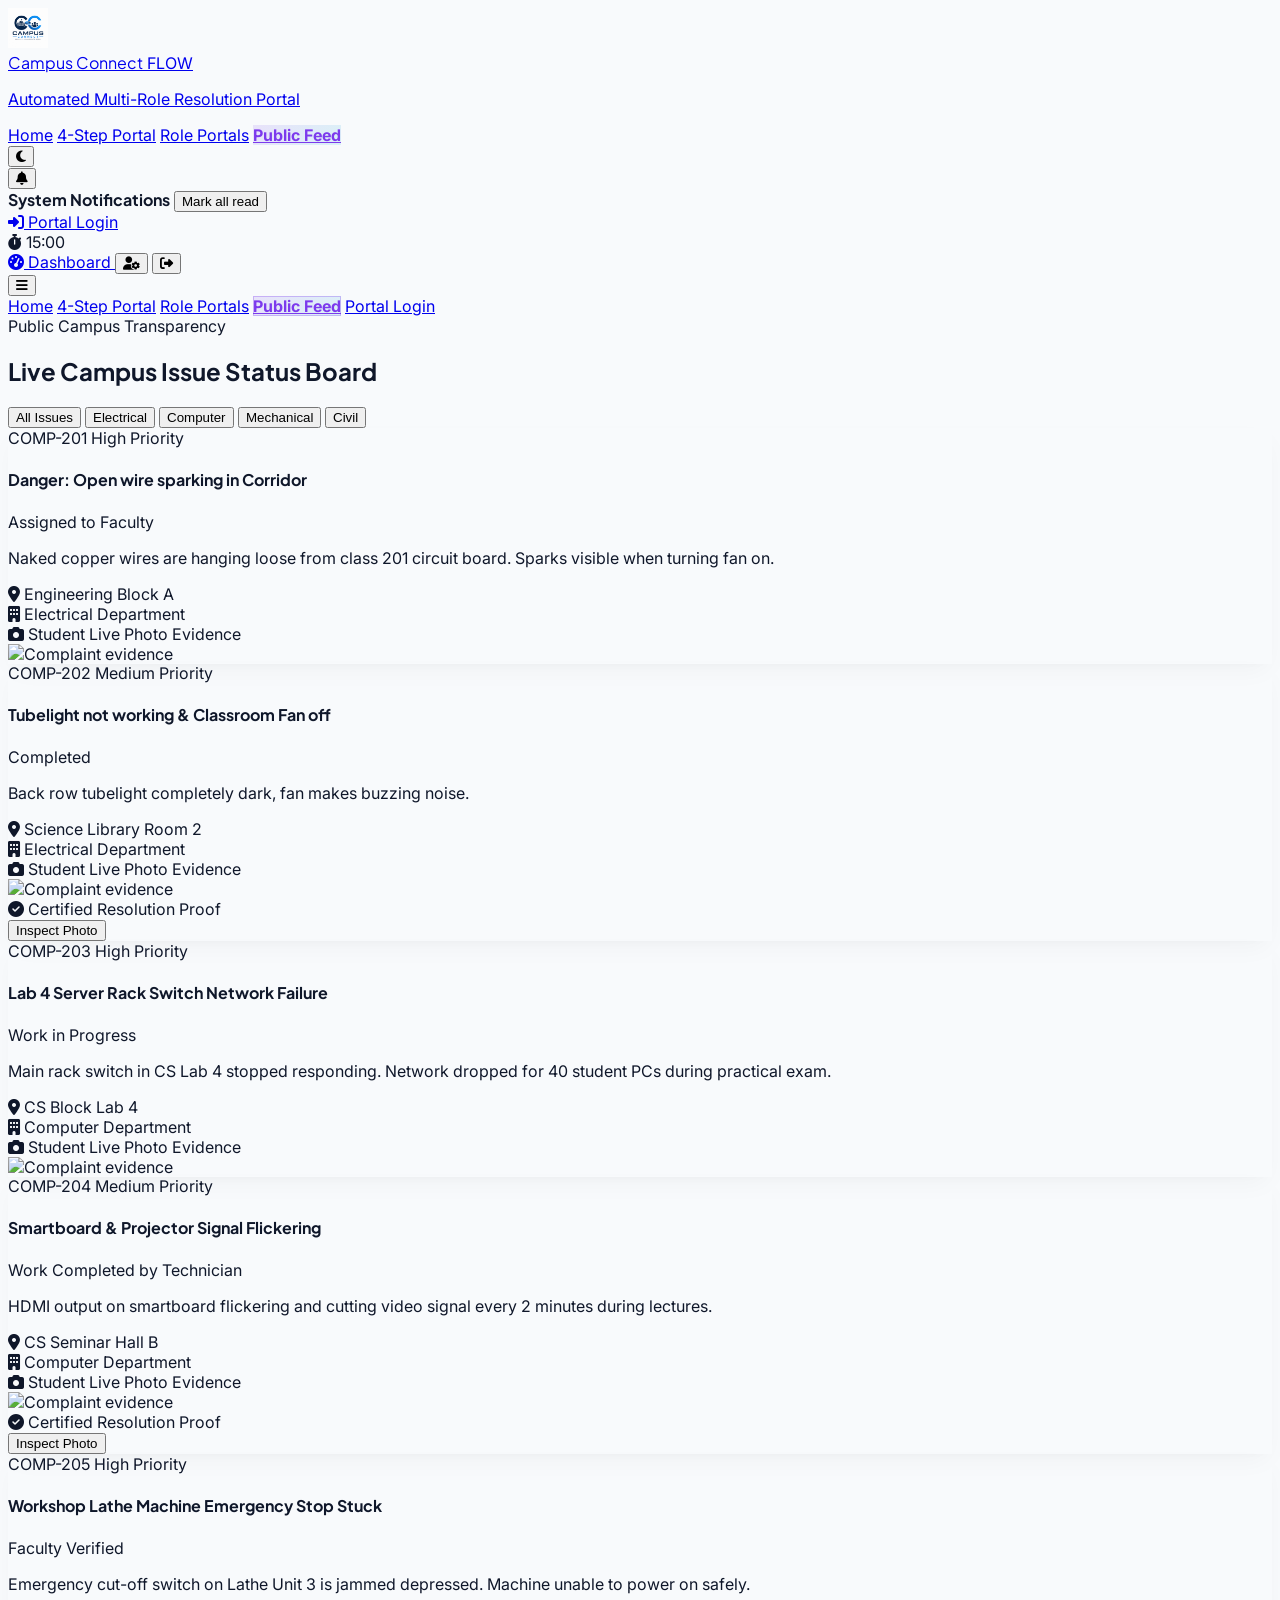
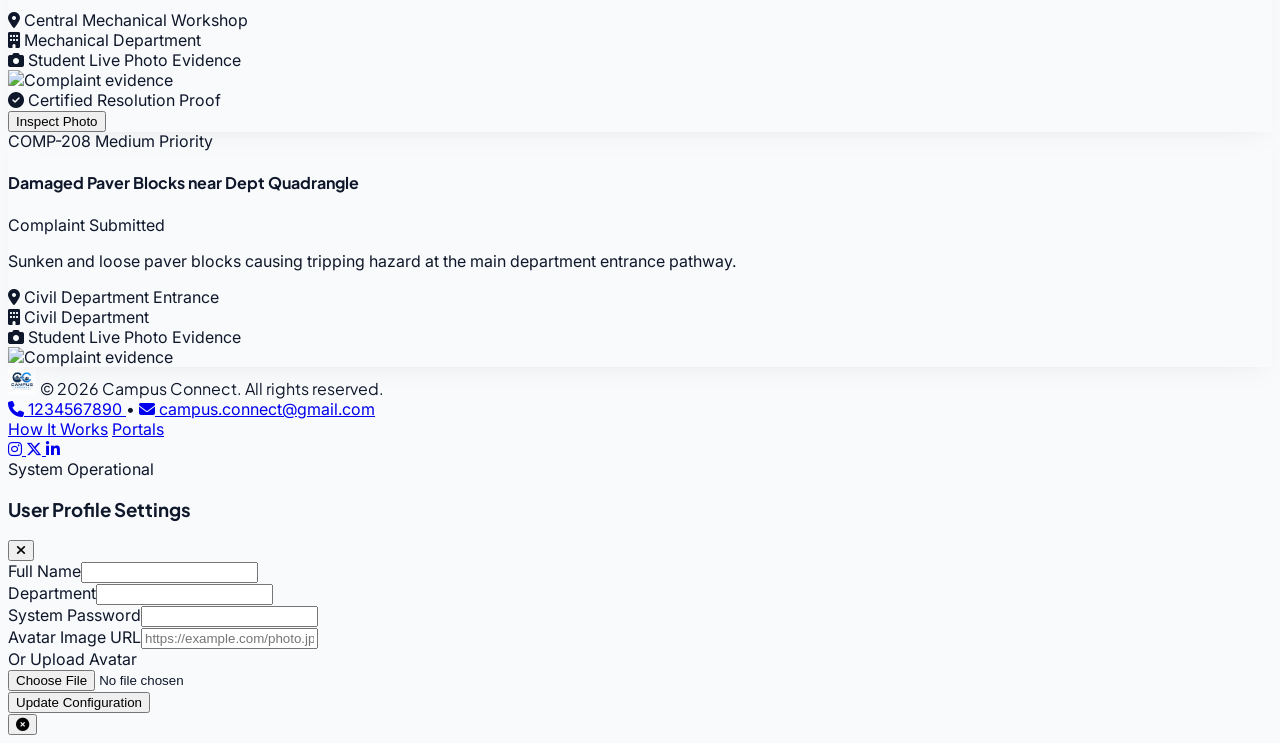
==== feed.html @ 1f7649b0 "Add Campus Connect website" ====
<!DOCTYPE html>
<html lang="en" class="scroll-smooth">
<head>
  <meta charset="UTF-8">
  <meta name="viewport" content="width=device-width, initial-scale=1.0">
  <title>Live Public Campus Transparency Feed - Campus Connect</title>
  
  <!-- Instant Zero-Flash Theme Initialization Script (Executes before paint) -->
  <script>
    (function() {
      try {
        var saved = localStorage.getItem('campus_connect_theme');
        var prefersDark = window.matchMedia && window.matchMedia('(prefers-color-scheme: dark)').matches;
        var isDark = saved === 'dark' || (!saved && prefersDark);
        if (isDark) {
          document.documentElement.classList.add('dark');
          document.documentElement.classList.remove('light');
          document.documentElement.style.backgroundColor = '#070A13';
          document.documentElement.style.colorScheme = 'dark';
        } else {
          document.documentElement.classList.add('light');
          document.documentElement.classList.remove('dark');
          document.documentElement.style.backgroundColor = '#f8fafc';
          document.documentElement.style.colorScheme = 'light';
        }
      } catch (e) {}
    })();
  </script>

  <!-- Critical Asset Preloads & Prefetches -->
  <link rel="preload" href="assets/logo/logo.png" as="image">
  <link rel="preload" href="bg.png" as="image">
  <link rel="prefetch" href="index.html">
  <link rel="prefetch" href="portal.html">
  <link rel="prefetch" href="roles.html">
  <link rel="prefetch" href="login.html">

  <!-- Tailwind CSS CDN & Config with Aurora Palette -->
  <script src="https://cdn.tailwindcss.com"></script>
  <script>
    tailwind.config = {
      darkMode: 'class',
      theme: {
        extend: {
          colors: {
            brand: { purple:'#7C3AED', cyan:'#06B6D4', accent:'#22D3EE', highlight:'#A78BFA', dark:'#070A13', surface:'#151B32', border:'#26304A' }
          },
          fontFamily: { sans:['Inter','sans-serif'], display:['Plus Jakarta Sans','sans-serif'] },
          boxShadow: { soft:'0 8px 30px rgba(0,0,0,0.06)', softDark:'0 8px 30px rgba(7,10,19,0.5)', aurora:'0 0 25px rgba(124,58,237,0.25), 0 0 40px rgba(6,182,212,0.15)' }
        }
      }
    }
  </script>
  
  <!-- Fonts & Icons -->
  <link href="https://fonts.googleapis.com/css2?family=Inter:wght@400;500;600;700&family=Plus+Jakarta+Sans:wght@600;700;800&display=swap" rel="stylesheet">
  <link rel="stylesheet" href="https://cdnjs.cloudflare.com/ajax/libs/font-awesome/6.5.0/css/all.min.css">
  

  <!-- External Stylesheets -->
  <link rel="stylesheet" href="css/style.css">
  <link rel="stylesheet" href="css/feed.css">
</head>
<body class="bg-[#f8fafc] dark:bg-[#070A13] text-slate-900 dark:text-[#F9FAFB] min-h-screen flex flex-col transition-colors duration-300 selection:bg-[#7C3AED] selection:text-white relative">

  <!-- Ambient Aurora Space Background -->
<div id="bc-bg" class="fixed inset-0 z-0 pointer-events-none overflow-hidden">
  <div class="absolute inset-0 bg-[url('bg.png')] bg-cover bg-center bg-no-repeat bg-fixed opacity-20 dark:opacity-10"></div>
  <div class="absolute -top-40 -left-40 w-[800px] h-[800px] bg-[#7C3AED]/20 dark:bg-[#7C3AED]/25 blur-[150px] rounded-full animate-aurora-1"></div>
  <div class="absolute -bottom-40 -right-40 w-[800px] h-[800px] bg-[#06B6D4]/20 dark:bg-[#06B6D4]/25 blur-[150px] rounded-full animate-aurora-2"></div>
  <div class="absolute top-1/2 left-1/2 -translate-x-1/2 -translate-y-1/2 w-[600px] h-[600px] bg-[#22D3EE]/10 dark:bg-[#22D3EE]/12 blur-[160px] rounded-full"></div>
</div>

  <!-- Header Navigation -->
<header id="main-header" class="sticky top-0 z-40 bg-white/85 dark:bg-[#070A13]/85 backdrop-blur-2xl border-b border-slate-200/80 dark:border-[#26304A] transition-colors">
  <div class="max-w-[1440px] mx-auto px-4 lg:px-8 h-[72px] flex items-center justify-between">
    <!-- Brand Logo -->
    <a href="index.html" class="flex items-center gap-3 cursor-pointer group">
      <img src="assets/logo/logo.png" alt="Campus Connect Logo" class="h-10 w-10 rounded-xl object-contain shadow-lg group-hover:rotate-12 group-hover:scale-110 transition-all duration-300 animate-wiggle" width="40" height="40">
      <div>
        <div class="flex items-center gap-2">
          <span class="font-display font-extrabold text-[20px] tracking-tight text-slate-900 dark:text-white group-hover:text-blue-600 transition-colors">Campus Connect</span>
          <span class="text-[11px] px-2 py-0.5 rounded-full bg-blue-600 text-white font-bold tracking-widest shadow-sm animate-pulse">FLOW</span>
        </div>
        <p class="text-[12px] text-slate-500 dark:text-zinc-400 font-medium -mt-0.5">Automated Multi-Role Resolution Portal</p>
      </div>
    </a>
    
    <!-- Landing Navigation Links -->
    <nav class="hidden md:flex items-center gap-2 text-sm font-semibold text-slate-600 dark:text-zinc-300">
      <a href="index.html" id="nav-item-home" class="nav-route-btn px-4 py-2 rounded-xl text-slate-600 dark:text-zinc-300 hover:text-blue-600 dark:hover:text-blue-400 hover:bg-slate-100 dark:hover:bg-zinc-800/60 transition-all font-semibold">Home</a>
      <a href="portal.html" id="nav-item-portal" class="nav-route-btn px-4 py-2 rounded-xl text-slate-600 dark:text-zinc-300 hover:text-blue-600 dark:hover:text-blue-400 hover:bg-slate-100 dark:hover:bg-zinc-800/60 transition-all font-semibold">4-Step Portal</a>
      <a href="roles.html" id="nav-item-roles" class="nav-route-btn px-4 py-2 rounded-xl text-slate-600 dark:text-zinc-300 hover:text-blue-600 dark:hover:text-blue-400 hover:bg-slate-100 dark:hover:bg-zinc-800/60 transition-all font-semibold">Role Portals</a>
      <a href="feed.html" id="nav-item-feed" class="nav-route-btn px-4 py-2 rounded-xl text-slate-600 dark:text-zinc-300 hover:text-blue-600 dark:hover:text-blue-400 hover:bg-slate-100 dark:hover:bg-zinc-800/60 transition-all font-semibold">Public Feed</a>
    </nav>

    <!-- Header Right Action Group -->
    <div class="flex items-center gap-3">
      <button onclick="toggleTheme()" aria-label="Toggle Dark Mode" class="h-10 w-10 rounded-xl bg-white dark:bg-zinc-900 border border-slate-200 dark:border-zinc-800 flex items-center justify-center hover:scale-110 hover:rotate-45 transition-all text-slate-700 dark:text-zinc-300 shadow-sm">
        <i id="themeIcon" class="fa-solid fa-moon"></i>
      </button>
      
      <!-- Live Notification Icon -->
      <div id="notifWrap" class="relative hidden">
        <button onclick="toggleNotif()" aria-label="System Notifications" class="h-10 w-10 rounded-xl bg-white dark:bg-zinc-900 border border-slate-200 dark:border-zinc-800 flex items-center justify-center relative text-slate-700 dark:text-zinc-300 shadow-sm hover:scale-105 transition">
          <i class="fa-solid fa-bell"></i>
          <span id="notifDot" class="hidden absolute top-2 right-2 h-2.5 w-2.5 bg-red-500 rounded-full animate-ping"></span>
        </button>
        <div id="notifDrop" class="hidden absolute right-0 mt-3 w-[360px] sm:w-[400px] bg-white dark:bg-zinc-900 border border-slate-200 dark:border-zinc-800 rounded-2xl shadow-2xl overflow-hidden z-50">
          <div class="p-4 border-b border-slate-100 dark:border-zinc-800 flex justify-between items-center bg-slate-50/50 dark:bg-zinc-800/50">
            <b class="font-display text-sm">System Notifications</b>
            <button onclick="markAllRead()" class="text-xs text-blue-600 dark:text-blue-400 font-semibold hover:underline">Mark all read</button>
          </div>
          <div id="notifList" class="max-h-[360px] overflow-y-auto"></div>
        </div>
      </div>
      
      <!-- User Profile Chip or Portal Sign In Button -->
      <div id="navRightAuthSlot">
        <a href="login.html" id="navLoginBtn" class="btn-animate px-5 py-2.5 rounded-xl bg-blue-600 hover:bg-blue-700 text-white font-bold text-sm shadow-md flex items-center gap-2">
          <i class="fa-solid fa-right-to-bracket"></i> Portal Login
        </a>
      </div>

      <div id="userChip" class="hidden items-center gap-3">
        <!-- Live Countdown Timer -->
        <div id="sessionTimerBadge" class="hidden items-center gap-1.5 px-3 py-1.5 rounded-xl bg-amber-500/10 text-amber-600 dark:bg-amber-500/20 dark:text-amber-400 font-mono text-sm font-bold transition">
          <i class="fa-solid fa-stopwatch animate-pulse"></i>
          <span id="sessionCountdown">15:00</span>
        </div>

        <div class="text-right leading-tight hidden sm:block">
          <div id="chipName" class="text-base font-bold text-slate-800 dark:text-zinc-200"></div>
          <div id="chipRole" class="text-xs text-slate-500 dark:text-zinc-400"></div>
        </div>
        <div id="chipAvatar" class="h-10 w-10 rounded-xl bg-blue-600 text-white flex items-center justify-center font-bold text-base overflow-hidden bg-cover bg-center shadow-md hover:scale-105 transition"></div>
        
        <a href="roles.html" title="Go to Dashboard" class="btn-animate px-3.5 py-2 rounded-xl bg-slate-900 dark:bg-white text-white dark:text-black font-bold text-xs hidden md:flex items-center gap-1.5">
          <i class="fa-solid fa-gauge-high"></i> Dashboard
        </a>
        <button onclick="openProfileModal()" title="Profile Settings" class="h-10 w-10 rounded-xl bg-slate-100 dark:bg-zinc-800 flex items-center justify-center hover:text-blue-600 hover:scale-110 transition text-slate-600 dark:text-zinc-300"><i class="fa-solid fa-user-gear text-sm"></i></button>
        <button onclick="logout(false)" title="Logout" class="h-10 w-10 rounded-xl bg-slate-100 dark:bg-zinc-800 flex items-center justify-center hover:text-red-500 hover:scale-110 transition text-slate-600 dark:text-zinc-300"><i class="fa-solid fa-right-from-bracket text-sm"></i></button>
      </div>

      <!-- Mobile Hamburger Button -->
      <button onclick="toggleMobileMenu()" aria-label="Toggle Navigation Menu" class="md:hidden h-10 w-10 rounded-xl bg-white dark:bg-zinc-900 border border-slate-200 dark:border-zinc-800 flex items-center justify-center text-slate-700 dark:text-zinc-300">
        <i class="fa-solid fa-bars"></i>
      </button>
    </div>
  </div>

  <!-- Mobile Drawer Menu -->
  <div id="mobileMenuDrawer" class="hidden md:hidden border-t border-slate-200 dark:border-zinc-800 bg-white/95 dark:bg-zinc-950/95 backdrop-blur-xl px-4 py-4 space-y-2">
    <a href="index.html" id="mob-nav-home" class="mobile-nav-btn block px-4 py-2.5 rounded-xl text-slate-700 dark:text-zinc-200 hover:bg-slate-100 dark:hover:bg-zinc-800/60 font-semibold text-sm">Home</a>
    <a href="portal.html" id="mob-nav-portal" class="mobile-nav-btn block px-4 py-2.5 rounded-xl text-slate-700 dark:text-zinc-200 hover:bg-slate-100 dark:hover:bg-zinc-800/60 font-semibold text-sm">4-Step Portal</a>
    <a href="roles.html" id="mob-nav-roles" class="mobile-nav-btn block px-4 py-2.5 rounded-xl text-slate-700 dark:text-zinc-200 hover:bg-slate-100 dark:hover:bg-zinc-800/60 font-semibold text-sm">Role Portals</a>
    <a href="feed.html" id="mob-nav-feed" class="mobile-nav-btn block px-4 py-2.5 rounded-xl text-slate-700 dark:text-zinc-200 hover:bg-slate-100 dark:hover:bg-zinc-800/60 font-semibold text-sm">Public Feed</a>
    <a href="login.html" id="mob-nav-login" class="mobile-nav-btn block px-4 py-2.5 rounded-xl text-blue-600 dark:text-blue-400 hover:bg-blue-50 dark:hover:bg-blue-950/40 font-bold text-sm">Portal Login</a>
  </div>
</header>

  <!-- Toast Message Container -->
  <div id="toastBox" class="fixed top-24 right-6 z-[100] flex flex-col gap-2 pointer-events-none"></div>

  <!-- Main Content -->
  <main class="flex-1 max-w-[1440px] w-full mx-auto px-4 lg:px-8 py-6 lg:py-8 relative z-10">
    <section id="view-feed" class="space-y-8 py-6 page-view">
  <div id="section-live-feed" class="space-y-6 pt-4 reveal-on-scroll">
    <div class="flex flex-wrap justify-between items-end gap-4 border-b border-slate-200 dark:border-zinc-800 pb-5">
      <div>
        <span class="text-xs font-bold text-blue-600 uppercase tracking-widest">Public Campus Transparency</span>
        <h2 class="font-display text-3xl font-extrabold text-slate-900 dark:text-white mt-1">Live Campus Issue Status Board</h2>
      </div>
      
      <!-- Department Filter Pills -->
      <div class="flex flex-wrap gap-2 text-sm">
        <button onclick="filterPublicFeed('all')" class="feed-filter-btn btn-animate px-4 py-2 rounded-xl bg-slate-900 dark:bg-white text-white dark:text-black font-bold btn-3d">All Issues</button>
        <button onclick="filterPublicFeed('Electrical Department')" class="feed-filter-btn btn-animate px-4 py-2 rounded-xl bg-slate-100 dark:bg-zinc-800 font-semibold btn-3d">Electrical</button>
        <button onclick="filterPublicFeed('Computer Department')" class="feed-filter-btn btn-animate px-4 py-2 rounded-xl bg-slate-100 dark:bg-zinc-800 font-semibold btn-3d">Computer</button>
        <button onclick="filterPublicFeed('Mechanical Department')" class="feed-filter-btn btn-animate px-4 py-2 rounded-xl bg-slate-100 dark:bg-zinc-800 font-semibold btn-3d">Mechanical</button>
        <button onclick="filterPublicFeed('Civil Department')" class="feed-filter-btn btn-animate px-4 py-2 rounded-xl bg-slate-100 dark:bg-zinc-800 font-semibold btn-3d">Civil</button>
      </div>
    </div>

    <!-- Feed Grid -->
    <div id="publicFeedGrid" class="grid md:grid-cols-2 gap-5 perspective-container"></div>
  </div>

</section>
  </main>

  <!-- Shared Footer -->
  <footer class="mt-auto border-t border-slate-200 dark:border-zinc-800 bg-white/80 dark:bg-zinc-950/80 backdrop-blur-md relative z-10 py-6 transition-colors">
  <div class="max-w-[1440px] mx-auto px-4 lg:px-8 flex flex-col md:flex-row items-center justify-between gap-4 text-xs text-slate-500 dark:text-zinc-400">
    <div class="flex flex-col sm:flex-row items-center gap-3 sm:gap-4">
      <div class="flex items-center gap-3">
        <img src="assets/logo/logo.png" alt="Campus Connect Logo" class="h-7 w-7 rounded-lg object-contain" width="28" height="28" loading="lazy">
        <span class="font-display font-semibold text-slate-700 dark:text-zinc-300">&copy; 2026 Campus Connect. All rights reserved.</span>
      </div>
      
      <!-- Contact Information Details -->
      <div class="flex items-center gap-3 border-t sm:border-t-0 sm:border-l border-slate-200 dark:border-zinc-800 pt-2 sm:pt-0 sm:pl-4 text-[11px] font-medium">
        <a href="tel:1234567890" class="hover:text-blue-600 dark:hover:text-blue-400 transition flex items-center gap-1.5">
          <i class="fa-solid fa-phone text-blue-600"></i> 1234567890
        </a>
        <span class="text-slate-300 dark:text-zinc-700">•</span>
        <a href="mailto:campus.connect@gmail.com" class="hover:text-blue-600 dark:hover:text-blue-400 transition flex items-center gap-1.5">
          <i class="fa-solid fa-envelope text-blue-600"></i> campus.connect@gmail.com
        </a>
      </div>
    </div>

    <div class="flex flex-wrap items-center gap-4 sm:gap-6 font-medium">
      <a href="portal.html" class="hover:text-blue-600 dark:hover:text-blue-400 transition">How It Works</a>
      <a href="roles.html" class="hover:text-blue-600 dark:hover:text-blue-400 transition">Portals</a>
      
      <!-- Social Media Buttons -->
      <div class="flex items-center gap-2 border-t sm:border-t-0 sm:border-l border-slate-200 dark:border-zinc-800 pt-2 sm:pt-0 sm:pl-4">
        <a href="https://instagram.com" target="_blank" rel="noopener noreferrer" title="Instagram" class="h-8 w-8 rounded-xl bg-slate-100 dark:bg-zinc-800 hover:bg-pink-600 hover:text-white dark:hover:bg-pink-600 dark:hover:text-white flex items-center justify-center text-slate-600 dark:text-zinc-300 transition-all shadow-sm hover:scale-105">
          <i class="fa-brands fa-instagram text-sm"></i>
        </a>
        <a href="https://twitter.com" target="_blank" rel="noopener noreferrer" title="Twitter / X" class="h-8 w-8 rounded-xl bg-slate-100 dark:bg-zinc-800 hover:bg-slate-900 hover:text-white dark:hover:bg-white dark:hover:text-black flex items-center justify-center text-slate-600 dark:text-zinc-300 transition-all shadow-sm hover:scale-105">
          <i class="fa-brands fa-x-twitter text-sm"></i>
        </a>
        <a href="https://linkedin.com" target="_blank" rel="noopener noreferrer" title="LinkedIn" class="h-8 w-8 rounded-xl bg-slate-100 dark:bg-zinc-800 hover:bg-blue-600 hover:text-white dark:hover:bg-blue-600 dark:hover:text-white flex items-center justify-center text-slate-600 dark:text-zinc-300 transition-all shadow-sm hover:scale-105">
          <i class="fa-brands fa-linkedin-in text-sm"></i>
        </a>
      </div>

      <span class="inline-flex items-center gap-1.5 px-2.5 py-1 rounded-full bg-emerald-500/10 text-emerald-600 dark:text-emerald-400 font-bold text-[10px]">
        <span class="h-1.5 w-1.5 rounded-full bg-emerald-500 animate-pulse"></span>
        System Operational
      </span>
    </div>
  </div>
</footer>

  <!-- Global Modals -->
  <!-- Profile Editing Modal -->
<div id="modalProfile" class="fixed inset-0 hidden z-50 overflow-y-auto">
  <div class="absolute inset-0 bg-black/40 modal-backdrop" onclick="closeProfileModal()"></div>
  <div class="relative max-w-md mx-auto mt-20 mb-10 bg-white dark:bg-zinc-900 rounded-[24px] border border-slate-200 dark:border-zinc-800 p-6 shadow-2xl">
    <div class="flex justify-between items-center mb-4">
      <h3 id="profileModalTitle" class="font-display font-bold text-lg text-slate-900 dark:text-white">User Profile Settings</h3>
      <button onclick="closeProfileModal()" class="h-8 w-8 rounded-full bg-slate-100 dark:bg-zinc-800 flex items-center justify-center"><i class="fa-solid fa-xmark"></i></button>
    </div>
    <form onsubmit="saveProfile(event)" class="space-y-4">
      <div><label class="text-xs font-semibold text-slate-700 dark:text-zinc-200">Full Name</label><input id="profName" required class="mt-1.5 w-full px-4 py-3 rounded-xl bg-slate-50 dark:bg-zinc-800 border text-sm"></div>
      <div id="profDeptGroup"><label id="profDeptLabel" class="text-xs font-semibold text-slate-700 dark:text-zinc-200">Department</label><input id="profDept" class="mt-1.5 w-full px-4 py-3 rounded-xl bg-slate-50 dark:bg-zinc-800 border text-sm"></div>
      <div><label class="text-xs font-semibold text-slate-700 dark:text-zinc-200">System Password</label><input id="profPass" type="password" required class="mt-1.5 w-full px-4 py-3 rounded-xl bg-slate-50 dark:bg-zinc-800 border text-sm"></div>
      <div><label class="text-xs font-semibold text-slate-700 dark:text-zinc-200">Avatar Image URL</label><input id="profImgUrl" placeholder="https://example.com/photo.jpg" class="mt-1.5 w-full px-4 py-3 rounded-xl bg-slate-50 dark:bg-zinc-800 border text-sm"></div>
      <div>
        <label class="text-xs font-semibold text-slate-700 dark:text-zinc-200">Or Upload Avatar</label>
        <div class="mt-1.5 border border-dashed rounded-xl p-3 bg-slate-50 dark:bg-zinc-800 text-center">
          <input type="file" id="profFile" accept="image/*" onchange="handleProfileImgUpload(this)" class="text-xs">
        </div>
      </div>
      <button class="w-full py-3 rounded-xl bg-blue-600 text-white font-bold text-sm shadow-md btn-3d">Update Configuration</button>
    </form>
  </div>
</div>

  <!-- Media evidence visual lightbox -->
<div id="modalImg" class="fixed inset-0 hidden z-[70] bg-black/95 backdrop-blur-md flex items-center justify-center p-6" onclick="closeLightbox()">
  <div class="max-w-3xl w-full text-center relative" onclick="event.stopPropagation()">
    <button onclick="closeLightbox()" class="absolute -top-12 right-0 text-white text-2xl"><i class="fa-solid fa-circle-xmark"></i></button>
    <div id="lightboxMediaContainer" class="rounded-2xl overflow-hidden shadow-2xl bg-black max-h-[75vh] flex items-center justify-center"></div>
    <div id="bigCap" class="mt-3 text-white text-sm bg-white/10 inline-block px-4 py-2 rounded-full"></div>
  </div>
</div>

  <!-- Modular JavaScript Engine -->
  <script src="js/main.js"></script>
  <script src="js/navigation.js"></script>
  <script src="js/animations.js"></script>
  <script src="js/feed.js"></script>
</body>
</html>
---- css/style.css ----
/* ==========================================================================
   Campus Connect - Aurora 3D Premium & Seamless Theme (style.css)
   ========================================================================== */

/* Zero Flash Root Configuration */
:root {
  color-scheme: light dark;
  --aurora-primary: #7C3AED;
  --aurora-secondary: #06B6D4;
  --aurora-accent: #22D3EE;
  --aurora-highlight: #A78BFA;
  --aurora-bg: #070A13;
  --aurora-surface: #151B32;
  --aurora-border: #26304A;
}

html {
  background-color: #f8fafc;
  color: #0f172a;
  scroll-behavior: smooth;
  text-rendering: optimizeLegibility;
}

html.dark {
  background-color: #070A13 !important;
  color: #F9FAFB;
  color-scheme: dark;
}

body {
  font-family: 'Inter', sans-serif;
  overflow-x: hidden;
  background-color: transparent !important;
}

* {
  -webkit-font-smoothing: antialiased;
  -moz-osx-font-smoothing: grayscale;
  box-sizing: border-box;
}

.font-display {
  font-family: 'Plus Jakarta Sans', sans-serif;
}

/* Custom Sleek Scrollbar */
::-webkit-scrollbar {
  width: 7px;
  height: 7px;
}
::-webkit-scrollbar-track {
  background: transparent;
}
::-webkit-scrollbar-thumb {
  background: #cbd5e1;
  border-radius: 999px;
  transition: background 0.2s ease;
}
::-webkit-scrollbar-thumb:hover {
  background: #94a3b8;
}
.dark ::-webkit-scrollbar-thumb {
  background: #26304A;
}
.dark ::-webkit-scrollbar-thumb:hover {
  background: #7C3AED;
}

.modal-backdrop {
  backdrop-filter: blur(16px);
  -webkit-backdrop-filter: blur(16px);
}

/* ==========================================================================
   Aurora 3D Transform & Perspective Utilities
   ========================================================================== */
.perspective-container {
  perspective: 1200px;
  perspective-origin: 50% 50%;
}

.preserve-3d {
  transform-style: preserve-3d;
  -webkit-transform-style: preserve-3d;
}

.backface-hidden {
  backface-visibility: hidden;
  -webkit-backface-visibility: hidden;
}

/* Aurora 3D Card Engine */
.card-3d {
  position: relative;
  transform-style: preserve-3d;
  transition: transform 0.35s cubic-bezier(0.16, 1, 0.3, 1), 
              box-shadow 0.35s cubic-bezier(0.16, 1, 0.3, 1), 
              border-color 0.3s ease,
              background-color 0.3s ease;
  will-change: transform, box-shadow;
  box-shadow: 0 10px 25px -5px rgba(0, 0, 0, 0.04), 0 8px 10px -6px rgba(0, 0, 0, 0.02);
}

.dark .card-3d {
  background: rgba(21, 27, 50, 0.75);
  backdrop-filter: blur(16px);
  -webkit-backdrop-filter: blur(16px);
  border: 1px solid #26304A;
  box-shadow: 0 14px 35px -5px rgba(7, 10, 19, 0.7), 0 0 1px 1px rgba(255, 255, 255, 0.04);
}

.card-3d:hover {
  transform: translateY(-6px) translateZ(12px);
  box-shadow: 0 24px 48px -12px rgba(124, 58, 237, 0.18), 0 12px 24px -8px rgba(6, 182, 212, 0.12);
}

.dark .card-3d:hover {
  border-color: rgba(124, 58, 237, 0.6);
  box-shadow: 0 24px 48px -10px rgba(6, 182, 212, 0.22), 0 0 30px rgba(124, 58, 237, 0.25);
}

/* 3D Depth Layering for Elements Inside Cards */
.depth-layer-1 {
  transform: translateZ(12px);
  transition: transform 0.35s cubic-bezier(0.16, 1, 0.3, 1);
}

.depth-layer-2 {
  transform: translateZ(24px);
  transition: transform 0.35s cubic-bezier(0.16, 1, 0.3, 1);
}

.depth-layer-3 {
  transform: translateZ(36px);
  transition: transform 0.35s cubic-bezier(0.16, 1, 0.3, 1);
}

/* Card Hover Elevation */
.card-hover {
  transition: transform 0.35s cubic-bezier(0.175, 0.885, 0.32, 1.275), box-shadow 0.35s ease, border-color 0.3s ease;
}

.card-hover:hover {
  transform: translateY(-6px) scale(1.015);
  box-shadow: 0 22px 45px -12px rgba(124, 58, 237, 0.25);
}

/* Modern Aurora Glassmorphism Panels */
.glass-card {
  background: rgba(255, 255, 255, 0.88);
  backdrop-filter: blur(20px);
  -webkit-backdrop-filter: blur(20px);
  border: 1px solid rgba(255, 255, 255, 0.8);
  box-shadow: 0 8px 32px 0 rgba(31, 38, 135, 0.06);
}

.dark .glass-card {
  background: rgba(21, 27, 50, 0.8);
  backdrop-filter: blur(20px);
  -webkit-backdrop-filter: blur(20px);
  border: 1px solid #26304A;
  box-shadow: 0 8px 32px 0 rgba(7, 10, 19, 0.6);
}

/* Aurora 3D Interactive Buttons & Tactile Feedback */
.btn-animate, .btn-3d {
  position: relative;
  transition: all 0.2s cubic-bezier(0.2, 0.8, 0.2, 1);
  overflow: hidden;
  transform-style: preserve-3d;
  will-change: transform, box-shadow;
}

.btn-animate:hover, .btn-3d:hover {
  transform: translateY(-2.5px) translateZ(8px);
  box-shadow: 0 14px 28px -7px rgba(124, 58, 237, 0.4), 0 0 15px rgba(6, 182, 212, 0.2);
}

.btn-animate:active, .btn-3d:active {
  transform: translateY(1px) scale(0.98);
  box-shadow: 0 4px 10px -2px rgba(124, 58, 237, 0.3);
}

/* Button Light Sheen Sweep Effect */
.btn-animate::after, .btn-3d::after {
  content: '';
  position: absolute;
  top: 0;
  left: -120%;
  width: 60%;
  height: 100%;
  background: linear-gradient(90deg, transparent, rgba(255, 255, 255, 0.3), transparent);
  transform: skewX(-25deg);
  transition: left 0.6s ease;
  pointer-events: none;
}

.btn-animate:hover::after, .btn-3d:hover::after {
  left: 140%;
}

/* Typography Gradient */
.gradient-text {
  background: linear-gradient(135deg, #7C3AED 0%, #06B6D4 100%);
  -webkit-background-clip: text;
  -webkit-text-fill-color: transparent;
}

.dark .gradient-text {
  background: linear-gradient(135deg, #A78BFA 0%, #22D3EE 100%);
  -webkit-background-clip: text;
  -webkit-text-fill-color: transparent;
}

/* Aurora Shimmer Buttons */
.shimmer-btn {
  background: linear-gradient(90deg, #7C3AED 0%, #6366F1 25%, #06B6D4 50%, #22D3EE 75%, #7C3AED 100%);
  background-size: 200% 100%;
  animation: shimmerWave 4s linear infinite;
}
.shimmer-btn:hover {
  animation-duration: 1.8s;
  box-shadow: 0 0 25px rgba(6, 182, 212, 0.4);
}

/* ==========================================================================
   Keyframe Animations & Subtle Aurora Motion
   ========================================================================== */
@keyframes auroraDrift1 {
  0%, 100% {
    transform: translate(0, 0) scale(1);
    opacity: 0.22;
  }
  50% {
    transform: translate(40px, 30px) scale(1.1);
    opacity: 0.35;
  }
}

@keyframes auroraDrift2 {
  0%, 100% {
    transform: translate(0, 0) scale(1);
    opacity: 0.22;
  }
  50% {
    transform: translate(-40px, -30px) scale(1.12);
    opacity: 0.35;
  }
}

.animate-aurora-1 {
  animation: auroraDrift1 12s ease-in-out infinite alternate;
}

.animate-aurora-2 {
  animation: auroraDrift2 15s ease-in-out infinite alternate;
}

@keyframes pulseGlow {
  0%, 100% {
    opacity: 0.45;
    transform: scale(1);
  }
  50% {
    opacity: 0.85;
    transform: scale(1.05);
  }
}
.animate-glow {
  animation: pulseGlow 5s infinite ease-in-out;
}

@keyframes floatSlow {
  0%, 100% {
    transform: translateY(0px) rotate(0deg);
  }
  50% {
    transform: translateY(-10px) rotate(0.8deg);
  }
}
.animate-float {
  animation: floatSlow 5s ease-in-out infinite;
}

@keyframes floatReverse {
  0%, 100% {
    transform: translateY(0px) rotate(0deg);
  }
  50% {
    transform: translateY(8px) rotate(-1deg);
  }
}
.animate-float-reverse {
  animation: floatReverse 6s ease-in-out infinite;
}

@keyframes shimmerWave {
  0% {
    background-position: -200% 0;
  }
  100% {
    background-position: 200% 0;
  }
}

@keyframes wiggle {
  0%, 100% { transform: rotate(0deg); }
  25% { transform: rotate(-8deg); }
  75% { transform: rotate(8deg); }
}
.group:hover .animate-wiggle {
  animation: wiggle 0.4s ease-in-out;
}

@keyframes borderRotate {
  0% { border-color: rgba(124, 58, 237, 0.4); }
  50% { border-color: rgba(6, 182, 212, 0.8); }
  100% { border-color: rgba(124, 58, 237, 0.4); }
}
.animate-border {
  animation: borderRotate 3.5s infinite ease-in-out;
}

@keyframes pulseRing {
  0% {
    transform: scale(0.95);
    box-shadow: 0 0 0 0 rgba(124, 58, 237, 0.7);
  }
  70% {
    transform: scale(1);
    box-shadow: 0 0 0 10px rgba(6, 182, 212, 0);
  }
  100% {
    transform: scale(0.95);
    box-shadow: 0 0 0 0 rgba(124, 58, 237, 0);
  }
}
.pulse-ring {
  animation: pulseRing 2.2s infinite;
}

/* Image Zoom & Smooth 3D Depth */
.img-zoom {
  transition: transform 0.45s cubic-bezier(0.2, 0.8, 0.2, 1), filter 0.45s ease;
}
.group:hover .img-zoom, .card-hover:hover .img-zoom, .card-3d:hover .img-zoom {
  transform: scale(1.06) translateZ(8px);
}

/* ==========================================================================
   Scroll Reveal Animation System
   ========================================================================== */
.reveal-on-scroll {
  opacity: 0;
  transform: translateY(22px);
  transition: opacity 0.45s cubic-bezier(0.16, 1, 0.3, 1),
              transform 0.45s cubic-bezier(0.16, 1, 0.3, 1);
  will-change: opacity, transform;
}

.reveal-on-scroll.is-visible {
  opacity: 1;
  transform: translateY(0);
}

.reveal-scale {
  opacity: 0;
  transform: scale(0.95);
  transition: opacity 0.45s cubic-bezier(0.16, 1, 0.3, 1),
              transform 0.45s cubic-bezier(0.16, 1, 0.3, 1);
  will-change: opacity, transform;
}
.reveal-scale.is-visible {
  opacity: 1;
  transform: scale(1);
}

.reveal-slide-left {
  opacity: 0;
  transform: translateX(-24px);
  transition: opacity 0.45s cubic-bezier(0.16, 1, 0.3, 1),
              transform 0.45s cubic-bezier(0.16, 1, 0.3, 1);
  will-change: opacity, transform;
}
.reveal-slide-left.is-visible {
  opacity: 1;
  transform: translateX(0);
}

.reveal-slide-right {
  opacity: 0;
  transform: translateX(24px);
  transition: opacity 0.45s cubic-bezier(0.16, 1, 0.3, 1),
              transform 0.45s cubic-bezier(0.16, 1, 0.3, 1);
  will-change: opacity, transform;
}
.reveal-slide-right.is-visible {
  opacity: 1;
  transform: translateX(0);
}

/* Stagger Delay Utility Classes */
.delay-50 { transition-delay: 50ms; }
.delay-100 { transition-delay: 100ms; }
.delay-150 { transition-delay: 150ms; }
.delay-200 { transition-delay: 200ms; }
.delay-250 { transition-delay: 250ms; }
.delay-300 { transition-delay: 300ms; }
.delay-350 { transition-delay: 350ms; }
.delay-400 { transition-delay: 400ms; }
.delay-500 { transition-delay: 500ms; }
.delay-600 { transition-delay: 600ms; }

/* Active Nav State with Aurora Glow */
.nav-active-pill {
  background: linear-gradient(135deg, rgba(124, 58, 237, 0.12) 0%, rgba(6, 182, 212, 0.12) 100%) !important;
  color: #7C3AED !important;
  font-weight: 700 !important;
  box-shadow: inset 0 0 0 1px rgba(124, 58, 237, 0.3);
}

.dark .nav-active-pill {
  background: linear-gradient(135deg, rgba(124, 58, 237, 0.22) 0%, rgba(6, 182, 212, 0.22) 100%) !important;
  color: #22D3EE !important;
  box-shadow: inset 0 0 0 1px rgba(34, 211, 238, 0.4), 0 0 15px rgba(6, 182, 212, 0.2);
}

/* ---- Nav Button Ripple-Fill Hover Effect ---- */
.nav-route-btn {
  position: relative;
  overflow: hidden;
  isolation: isolate;
  transform: scale(1);
  box-shadow: none;
  transition: color 0.35s cubic-bezier(0.23, 1, 0.32, 1),
              transform 0.35s cubic-bezier(0.23, 1, 0.32, 1),
              box-shadow 0.35s cubic-bezier(0.23, 1, 0.32, 1);
}

.nav-route-btn::before {
  content: '';
  position: absolute;
  top: 50%;
  left: 50%;
  width: 50px;
  height: 50px;
  border-radius: 50%;
  background: linear-gradient(135deg, rgba(124, 58, 237, 0.18) 0%, rgba(6, 182, 212, 0.18) 100%);
  transform: translate(-50%, -50%) scale(0);
  z-index: -1;
  pointer-events: none;
  transition: transform 0.5s cubic-bezier(0.23, 1, 0.32, 1);
}

.nav-route-btn:hover::before {
  transform: translate(-50%, -50%) scale(3);
}

.nav-route-btn:hover {
  color: #7C3AED !important;
  transform: scale(1.05);
  box-shadow: 0 0 16px rgba(124, 58, 237, 0.18), 0 0 6px rgba(6, 182, 212, 0.12);
}

.nav-route-btn:active {
  transform: scale(1);
}

/* Dark mode nav hover */
.dark .nav-route-btn::before {
  background: linear-gradient(135deg, rgba(124, 58, 237, 0.3) 0%, rgba(6, 182, 212, 0.25) 100%);
}

.dark .nav-route-btn:hover {
  color: #22D3EE !important;
  box-shadow: 0 0 20px rgba(6, 182, 212, 0.2), 0 0 8px rgba(124, 58, 237, 0.15);
}

/* Active pill hover — enhance the existing gradient, don't conflict */
.nav-route-btn.nav-active-pill::before {
  background: linear-gradient(135deg, rgba(124, 58, 237, 0.25) 0%, rgba(6, 182, 212, 0.25) 100%);
}

.dark .nav-route-btn.nav-active-pill::before {
  background: linear-gradient(135deg, rgba(124, 58, 237, 0.35) 0%, rgba(6, 182, 212, 0.3) 100%);
}

/* Accessibility: disable animation for reduced motion */
@media (prefers-reduced-motion: reduce) {
  .nav-route-btn {
    transition: none !important;
    transform: none !important;
  }
  .nav-route-btn::before {
    transition: none !important;
    transform: translate(-50%, -50%) scale(0) !important;
  }
  .nav-route-btn:hover {
    transform: none !important;
    box-shadow: none !important;
  }
  .nav-route-btn:hover::before {
    transform: translate(-50%, -50%) scale(0) !important;
  }
}

/* Dynamic Header Hide/Show Physics */
#main-header {
  transition: transform 0.3s cubic-bezier(0.22, 1, 0.36, 1),
              opacity 0.25s cubic-bezier(0.22, 1, 0.36, 1),
              background-color 0.2s ease,
              border-color 0.2s ease,
              box-shadow 0.2s ease;
  transform: translateY(0);
  opacity: 1;
  will-change: transform, opacity;
}

.dark #main-header {
  background-color: rgba(7, 10, 19, 0.85);
  border-color: #26304A;
}

#main-header.navbar-hidden {
  transform: translateY(-100%);
  opacity: 0;
  pointer-events: none;
}

/* Page Transition Entrance - Instant & Smooth */
.page-view {
  animation: pageEntrance 0.2s cubic-bezier(0.16, 1, 0.3, 1) forwards;
  will-change: opacity;
}

@keyframes pageEntrance {
  0% {
    opacity: 0.7;
  }
  100% {
    opacity: 1;
  }
}

/* Accessible Focus States */
a:focus-visible, button:focus-visible, input:focus-visible, select:focus-visible, textarea:focus-visible {
  outline: 2px solid #06B6D4;
  outline-offset: 2px;
}

/* Reduced Motion Preference */
@media (prefers-reduced-motion: reduce) {
  *, ::before, ::after {
    animation-duration: 0.01ms !important;
    animation-iteration-count: 1 !important;
    transition-duration: 0.01ms !important;
    scroll-behavior: auto !important;
  }
  .reveal-on-scroll, .reveal-scale, .reveal-slide-left, .reveal-slide-right, .animate-aurora-1, .animate-aurora-2 {
    opacity: 1 !important;
    transform: none !important;
  }
  .card-3d:hover {
    transform: none !important;
  }
}

/* Responsive safety rules for mobile viewports */
@media (max-width: 768px) {
  .depth-layer-1, .depth-layer-2, .depth-layer-3 {
    transform: none !important;
  }
  .card-3d:hover {
    transform: translateY(-3px) !important;
  }
}
---- css/feed.css ----
/* ==========================================================================
   Campus Connect - Aurora Public Feed Styles (feed.css)
   ========================================================================== */

.feed-filter-btn {
  transition: all 0.25s cubic-bezier(0.2, 0.8, 0.2, 1);
}

.feed-filter-btn:hover {
  transform: translateY(-2px);
  border-color: rgba(124, 58, 237, 0.4);
}

.feed-item-card {
  transition: all 0.35s cubic-bezier(0.16, 1, 0.3, 1);
  transform-style: preserve-3d;
}

.feed-item-card:hover {
  transform: translateY(-4px) scale(1.01);
  border-color: rgba(124, 58, 237, 0.5);
  box-shadow: 0 16px 32px -8px rgba(6, 182, 212, 0.2), 0 0 20px rgba(124, 58, 237, 0.15);
}
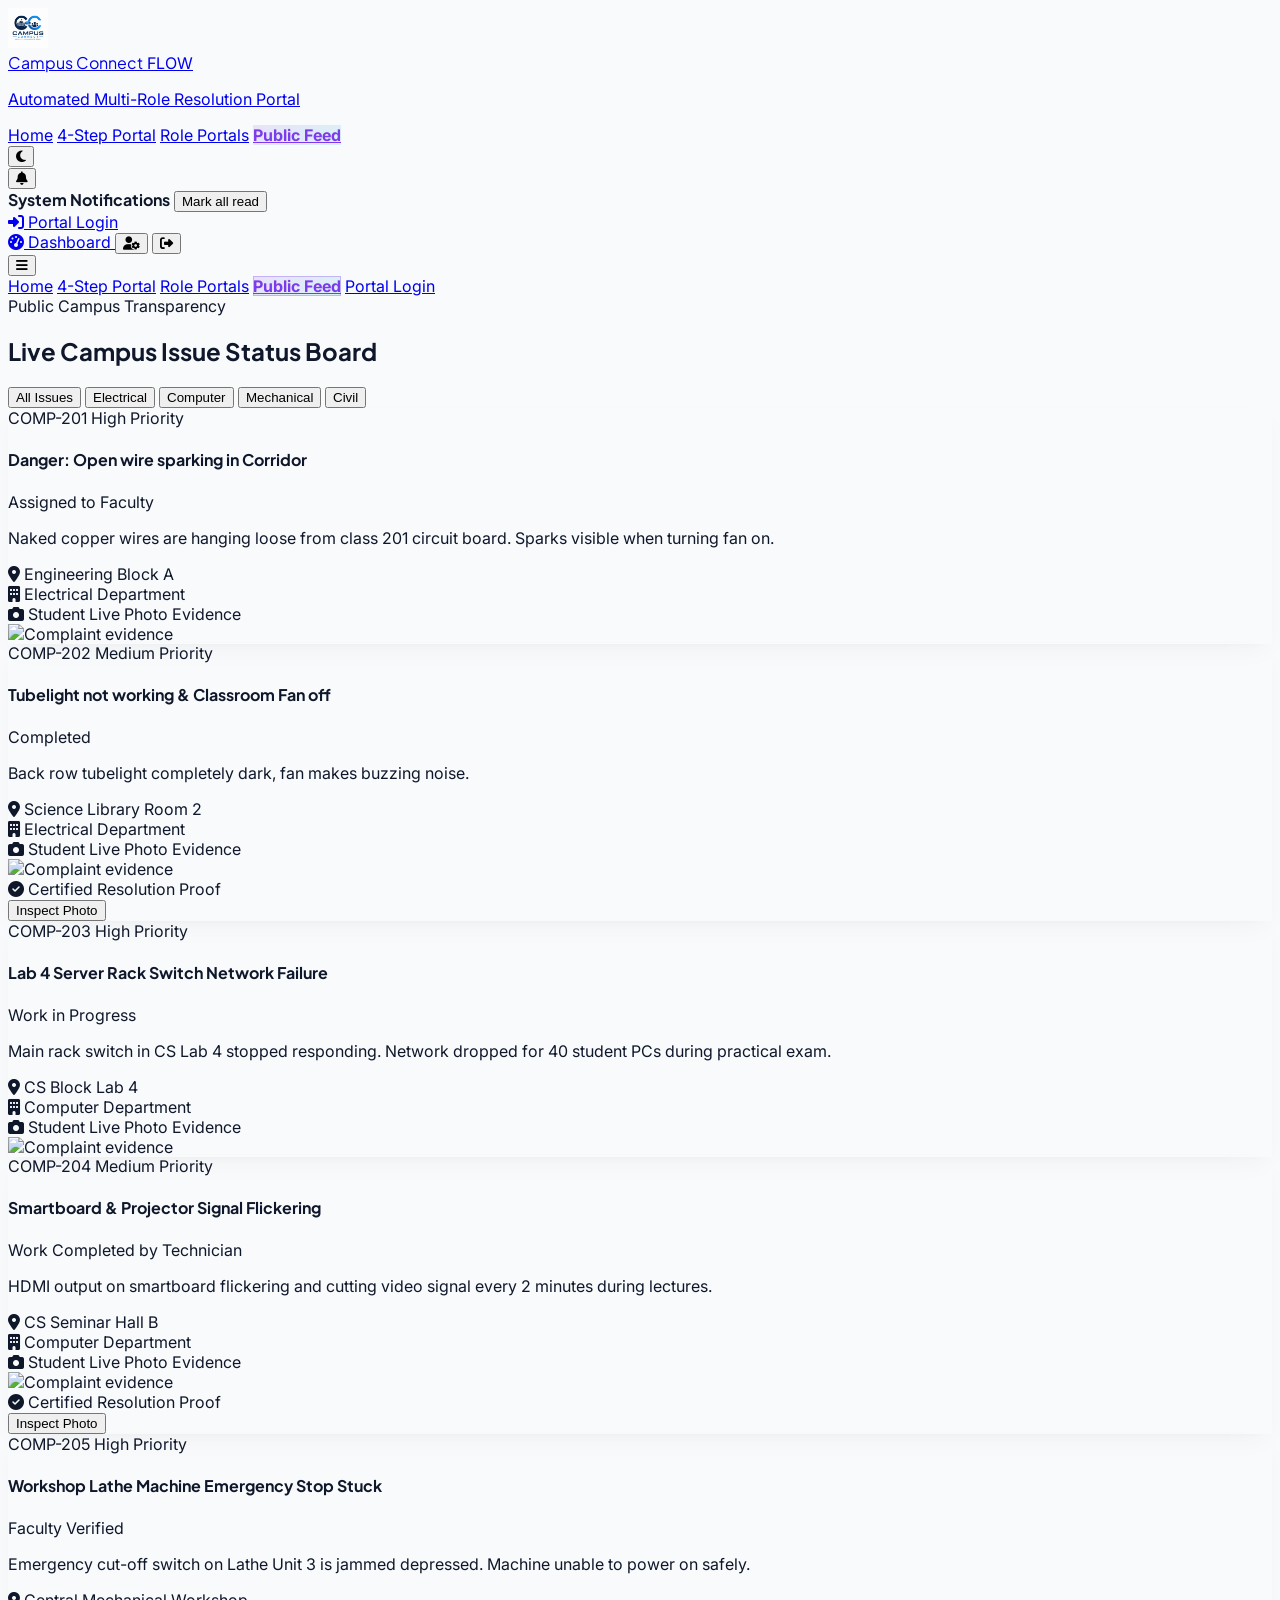
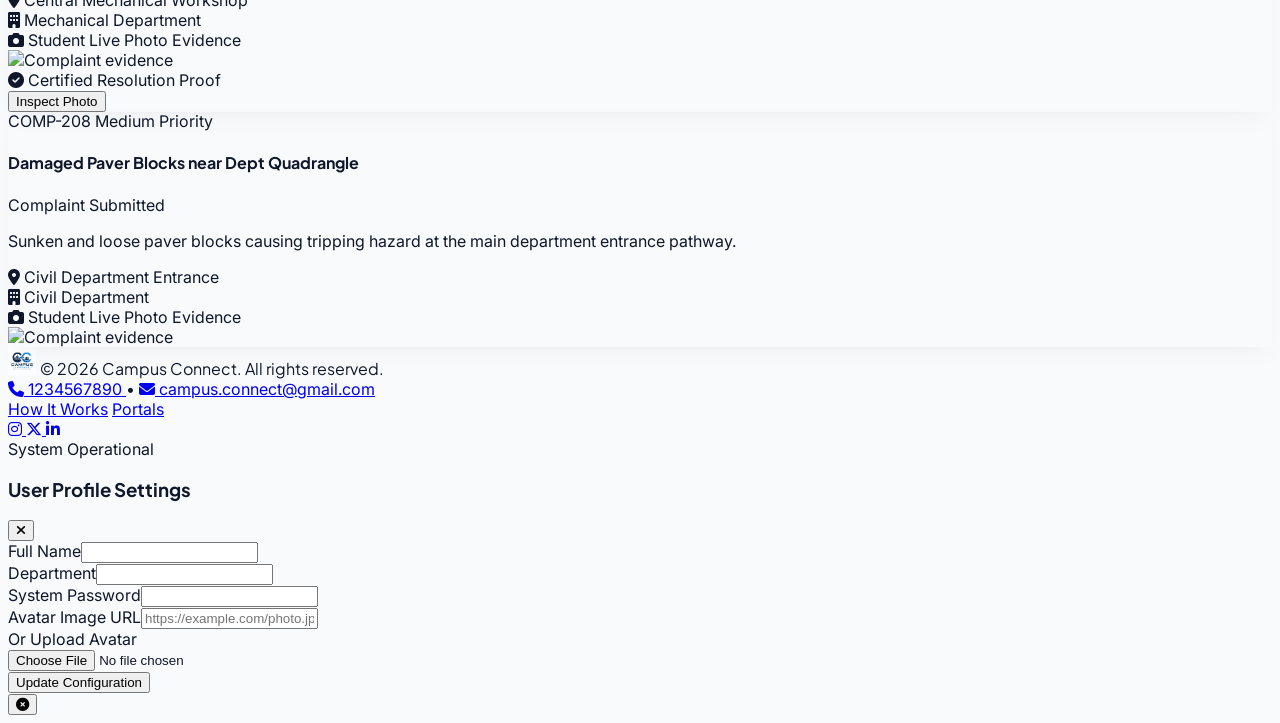
==== commit e9bb56ae: "feat: implement Aurora 3D glassmorphism theme and reorganize application structure with modular JS f" ====
--- a/feed.html
+++ b/feed.html
@@ -123,12 +123,6 @@
       </div>
 
       <div id="userChip" class="hidden items-center gap-3">
-        <!-- Live Countdown Timer -->
-        <div id="sessionTimerBadge" class="hidden items-center gap-1.5 px-3 py-1.5 rounded-xl bg-amber-500/10 text-amber-600 dark:bg-amber-500/20 dark:text-amber-400 font-mono text-sm font-bold transition">
-          <i class="fa-solid fa-stopwatch animate-pulse"></i>
-          <span id="sessionCountdown">15:00</span>
-        </div>
-
         <div class="text-right leading-tight hidden sm:block">
           <div id="chipName" class="text-base font-bold text-slate-800 dark:text-zinc-200"></div>
           <div id="chipRole" class="text-xs text-slate-500 dark:text-zinc-400"></div>
--- a/css/style.css
+++ b/css/style.css
@@ -521,12 +521,6 @@
   border-color: #26304A;
 }
 
-#main-header.navbar-hidden {
-  transform: translateY(-100%);
-  opacity: 0;
-  pointer-events: none;
-}
-
 /* Page Transition Entrance - Instant & Smooth */
 .page-view {
   animation: pageEntrance 0.2s cubic-bezier(0.16, 1, 0.3, 1) forwards;
--- a/css/feed.css
+++ b/css/feed.css
@@ -1,7 +1,6 @@
 /* ==========================================================================
    Campus Connect - Aurora Public Feed Styles (feed.css)
    ========================================================================== */
-
 .feed-filter-btn {
   transition: all 0.25s cubic-bezier(0.2, 0.8, 0.2, 1);
 }
